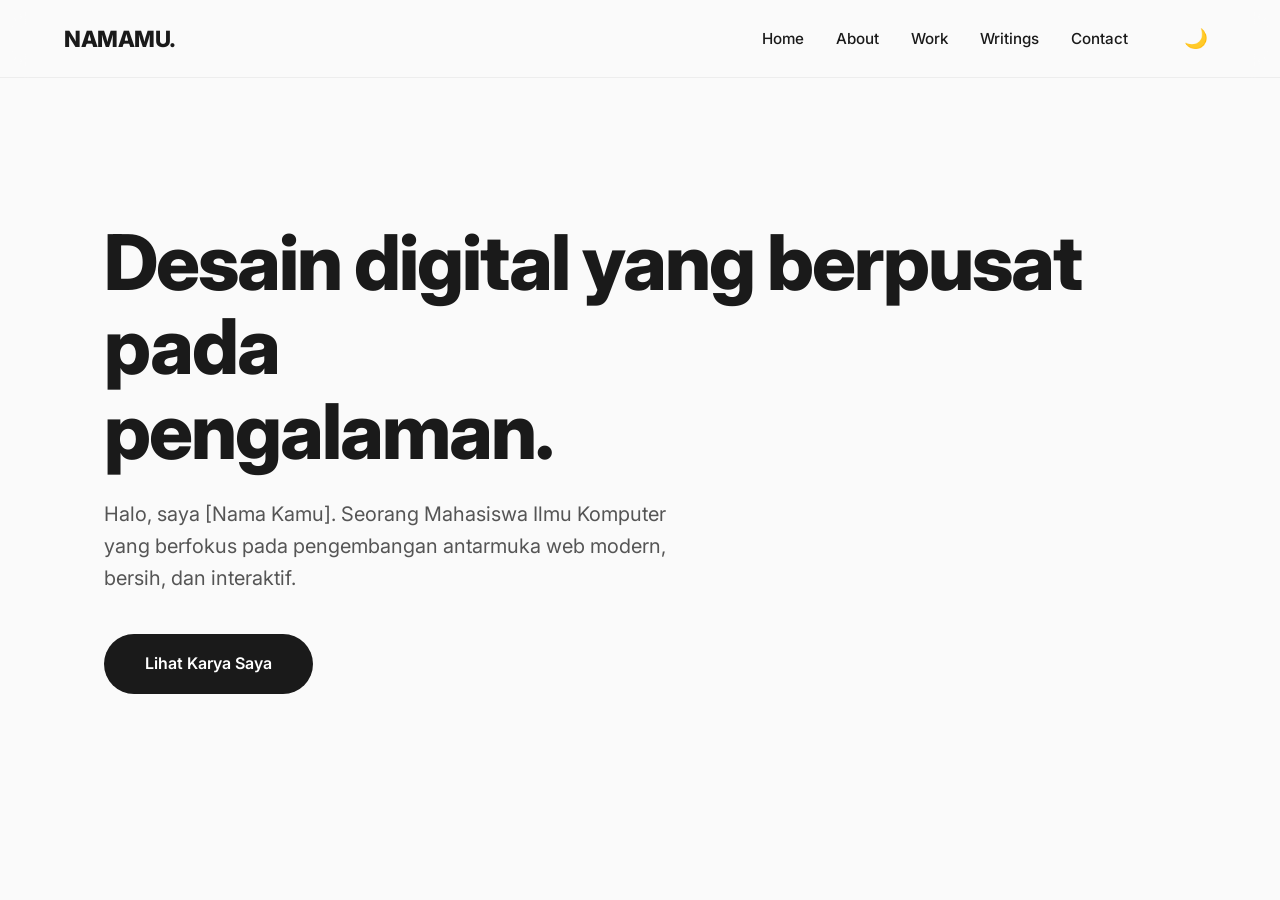
==== index.html @ 1f4ce3ba "Add files via upload" ====
<!DOCTYPE html>
<html lang="id">

<head>
    <meta charset="UTF-8">
    <meta name="viewport" content="width=device-width, initial-scale=1.0">
    <title>Portofolio - Modern Minimalis</title>
    <link href="https://fonts.googleapis.com/css2?family=Inter:wght@400;500;600;800&display=swap" rel="stylesheet">
    <link rel="stylesheet" href="style.css">
</head>

<body>

    <header>
        <div class="logo">NAMAMU.</div>
        <nav>
            <ul class="nav-links">
                <li><a href="index.html">Home</a></li>
                <li><a href="about.html">About</a></li>
                <li><a href="work.html">Work</a></li>
                <li><a href="writings.html">Writings</a></li>
                <li><a href="contact.html">Contact</a></li>
            </ul>
            <button class="theme-toggle" id="theme-btn">🌙</button>
        </nav>
    </header>

    <main>
        <section class="hero">
            <h1>Desain digital yang berpusat pada <br> pengalaman.</h1>
            <p>Halo, saya [Nama Kamu]. Seorang Mahasiswa Ilmu Komputer yang berfokus pada pengembangan antarmuka web
                modern, bersih, dan interaktif.</p>
            <a href="work.html" class="btn">Lihat Karya Saya</a>
        </section>
    </main>

    <script src="scripts.js"></script>
</body>

</html>
---- style.css ----
/* Reset & Base */
* {
    margin: 0;
    padding: 0;
    box-sizing: border-box;
    /* Ini yang sudah diperbaiki! */
}

body {
    font-family: 'Inter', 'Segoe UI', Tahoma, Geneva, Verdana, sans-serif;
    background-color: #fafafa;
    color: #1a1a1a;
    line-height: 1.6;
    transition: background-color 0.4s ease, color 0.4s ease;
}

/* Dark Mode Variables */
body.dark-mode {
    background-color: #121212;
    color: #f5f5f5;
}

/* Header & Nav (Responsive & Sticky) */
header {
    position: sticky;
    top: 0;
    width: 100%;
    background-color: rgba(250, 250, 250, 0.8);
    backdrop-filter: blur(12px);
    /* Efek blur ala web modern */
    -webkit-backdrop-filter: blur(12px);
    border-bottom: 1px solid rgba(0, 0, 0, 0.05);
    z-index: 1000;
    padding: 1.2rem 5%;
    display: flex;
    justify-content: space-between;
    align-items: center;
}

body.dark-mode header {
    background-color: rgba(18, 18, 18, 0.8);
    border-bottom: 1px solid rgba(255, 255, 255, 0.1);
}

.logo {
    font-weight: 800;
    font-size: 1.4rem;
    letter-spacing: -0.5px;
}

/* Navigasi */
nav {
    display: flex;
    align-items: center;
    gap: 3rem;
}

.nav-links {
    display: flex;
    gap: 2rem;
    list-style: none;
}

.nav-links a {
    text-decoration: none;
    color: inherit;
    font-weight: 500;
    font-size: 0.95rem;
    position: relative;
    padding-bottom: 5px;
}

/* Efek garis bawah saat disentuh (hover) */
.nav-links a::after {
    content: '';
    position: absolute;
    width: 0;
    height: 2px;
    bottom: 0;
    left: 0;
    background-color: #007bff;
    transition: width 0.3s ease;
}

.nav-links a:hover::after {
    width: 100%;
}

/* Tombol Dark Mode */
.theme-toggle {
    background: none;
    border: none;
    cursor: pointer;
    font-size: 1.2rem;
    padding: 0.5rem;
    color: inherit;
    transition: transform 0.2s;
}

.theme-toggle:hover {
    transform: scale(1.1);
}

/* Main Content & Layout */
main {
    max-width: 1200px;
    margin: 0 auto;
    padding: 4rem 5%;
}

/* Hero Section (Halaman Utama) */
.hero {
    min-height: 70vh;
    display: flex;
    flex-direction: column;
    justify-content: center;
    align-items: flex-start;
}

.hero h1 {
    /* Ukuran font responsif mengikuti lebar layar */
    font-size: clamp(3rem, 6vw, 5.5rem);
    line-height: 1.1;
    font-weight: 800;
    letter-spacing: -2px;
    margin-bottom: 1.5rem;
}

.hero p {
    font-size: clamp(1rem, 2vw, 1.25rem);
    max-width: 600px;
    color: #555;
    margin-bottom: 2.5rem;
}

body.dark-mode .hero p {
    color: #bbb;
}

/* Tombol Elegan */
.btn {
    display: inline-block;
    padding: 1rem 2.5rem;
    background-color: #1a1a1a;
    color: #fff;
    text-decoration: none;
    border-radius: 50px;
    font-weight: 600;
    transition: all 0.3s ease;
    border: 1px solid transparent;
}

.btn:hover {
    background-color: #333;
    box-shadow: 0 10px 20px rgba(0, 0, 0, 0.1);
    transform: translateY(-2px);
}

body.dark-mode .btn {
    background-color: #f5f5f5;
    color: #121212;
}

body.dark-mode .btn:hover {
    background-color: #fff;
    box-shadow: 0 10px 20px rgba(255, 255, 255, 0.1);
}

/* Articles List (writings.html) */
.articles-list {
    display: flex;
    flex-direction: column;
    gap: 3rem;
    max-width: 800px;
}

.article-item {
    border-bottom: 1px solid rgba(0, 0, 0, 0.1);
    padding-bottom: 2rem;
}

body.dark-mode .article-item {
    border-bottom: 1px solid rgba(255, 255, 255, 0.1);
}

.article-date {
    font-size: 0.9rem;
    color: #888;
    margin-bottom: 0.5rem;
    text-transform: uppercase;
    letter-spacing: 1px;
}

body.dark-mode .article-date {
    color: #999;
}

.article-item h2 {
    font-size: 1.8rem;
    font-weight: 800;
    margin-bottom: 1rem;
    letter-spacing: -0.5px;
}

.article-item h2 a {
    text-decoration: none;
    color: inherit;
    transition: color 0.3s ease;
}

.article-item h2 a:hover {
    color: #007bff;
}

.article-excerpt {
    color: #555;
    margin-bottom: 1.5rem;
    font-size: 1.05rem;
}

body.dark-mode .article-excerpt {
    color: #bbb;
}

.read-more {
    font-weight: 600;
    color: #1a1a1a;
    text-decoration: none;
    display: inline-flex;
    align-items: center;
    gap: 0.5rem;
    transition: color 0.3s ease, transform 0.3s ease;
}

body.dark-mode .read-more {
    color: #f5f5f5;
}

.read-more:hover {
    color: #007bff;
    transform: translateX(5px);
}

/* Projects Grid (work.html) */
.projects-grid {
    display: grid;
    grid-template-columns: repeat(auto-fill, minmax(300px, 1fr));
    gap: 2rem;
}

.project-card {
    background-color: #fff;
    border: 1px solid rgba(0, 0, 0, 0.05);
    border-radius: 12px;
    padding: 2.5rem 2rem;
    transition: transform 0.3s ease, box-shadow 0.3s ease;
}

body.dark-mode .project-card {
    background-color: #1a1a1a;
    border-color: rgba(255, 255, 255, 0.05);
}

.project-card:hover {
    transform: translateY(-5px);
    box-shadow: 0 10px 30px rgba(0, 0, 0, 0.05);
}

body.dark-mode .project-card:hover {
    box-shadow: 0 10px 30px rgba(255, 255, 255, 0.05);
}

.project-content h3 {
    font-size: 1.5rem;
    margin-bottom: 1rem;
    font-weight: 800;
}

.project-content p {
    color: #555;
    margin-bottom: 2rem;
}

body.dark-mode .project-content p {
    color: #bbb;
}

.project-links {
    display: flex;
    gap: 1rem;
    flex-wrap: wrap;
}

.btn-outline {
    display: inline-block;
    padding: 0.6rem 1.2rem;
    border: 1px solid #1a1a1a;
    color: #1a1a1a;
    text-decoration: none;
    border-radius: 50px;
    font-size: 0.9rem;
    font-weight: 600;
    transition: all 0.3s ease;
}

.btn-outline:hover {
    background-color: #1a1a1a;
    color: #fff;
}

body.dark-mode .btn-outline {
    border-color: #f5f5f5;
    color: #f5f5f5;
}

body.dark-mode .btn-outline:hover {
    background-color: #f5f5f5;
    color: #121212;
}

/* Contact Layout (contact.html) */
.contact-container {
    display: grid;
    grid-template-columns: 1fr 2fr;
    gap: 4rem;
}

@media (max-width: 768px) {
    .contact-container {
        grid-template-columns: 1fr;
    }
}

.contact-info h3 {
    font-size: 1.5rem;
    margin-bottom: 1rem;
    font-weight: 800;
}

.contact-info p {
    margin-bottom: 2rem;
    color: #555;
}

body.dark-mode .contact-info p {
    color: #bbb;
}

.contact-info a {
    color: inherit;
    text-decoration: none;
    transition: color 0.3s ease;
}

.contact-info a:hover {
    color: #007bff;
}

.social-links {
    display: flex;
    flex-direction: column;
    gap: 1rem;
}

.form-group {
    margin-bottom: 1.5rem;
}

.form-group label {
    display: block;
    margin-bottom: 0.5rem;
    font-weight: 600;
    font-size: 0.9rem;
}

.form-group input,
.form-group textarea {
    width: 100%;
    padding: 1rem;
    border: 1px solid rgba(0, 0, 0, 0.1);
    border-radius: 8px;
    background-color: #fff;
    font-family: inherit;
    font-size: 1rem;
    color: inherit;
    transition: border-color 0.3s ease;
}

.form-group input:focus,
.form-group textarea:focus {
    outline: none;
    border-color: #007bff;
}

body.dark-mode .form-group input,
body.dark-mode .form-group textarea {
    background-color: #1a1a1a;
    border-color: rgba(255, 255, 255, 0.1);
}

body.dark-mode .form-group input:focus,
body.dark-mode .form-group textarea:focus {
    border-color: #007bff;
}
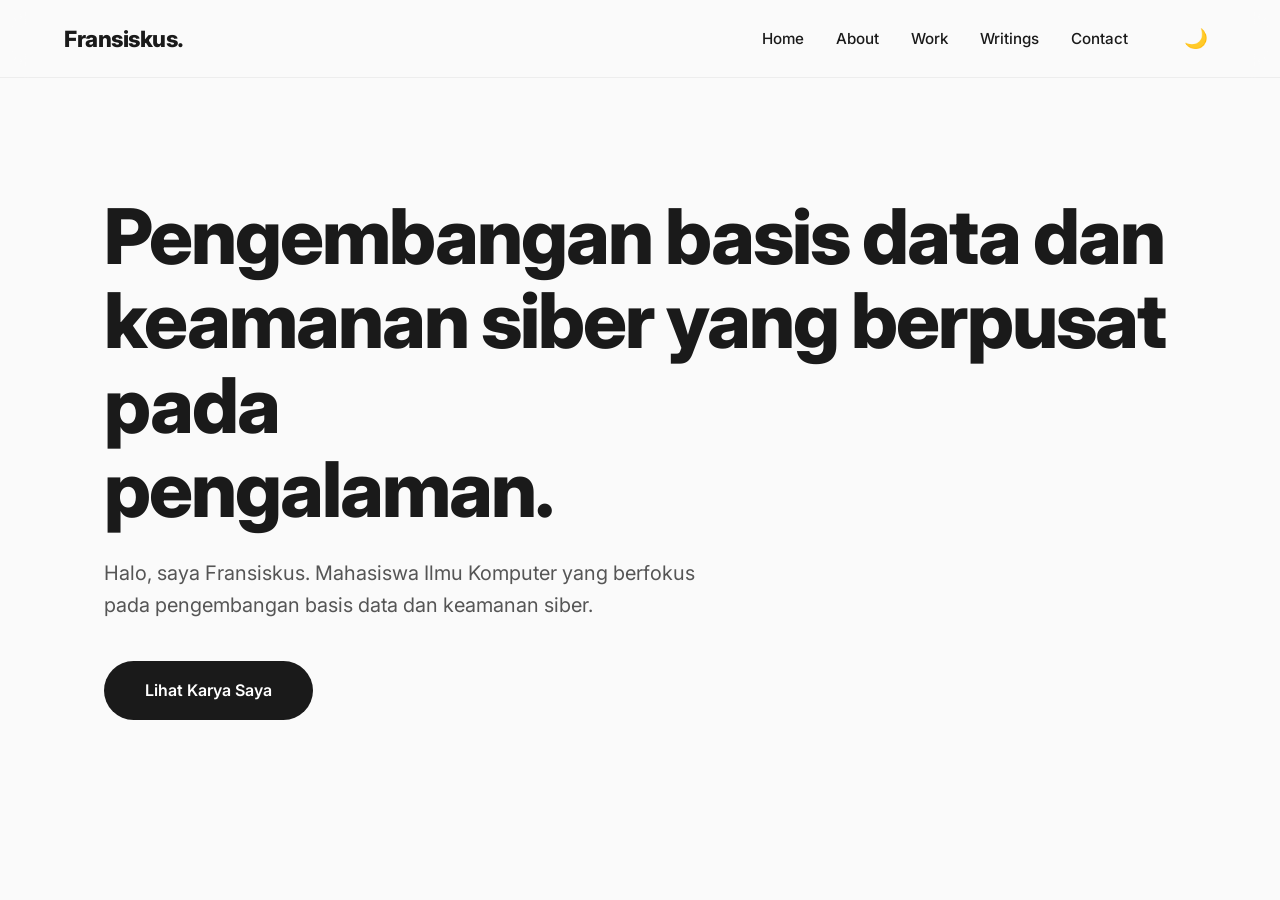
==== commit 8686729f: "Add files via upload" ====
--- a/index.html
+++ b/index.html
@@ -12,7 +12,7 @@
 <body>
 
     <header>
-        <div class="logo">NAMAMU.</div>
+        <div class="logo">Fransiskus.</div>
         <nav>
             <ul class="nav-links">
                 <li><a href="index.html">Home</a></li>
@@ -27,9 +27,8 @@
 
     <main>
         <section class="hero">
-            <h1>Desain digital yang berpusat pada <br> pengalaman.</h1>
-            <p>Halo, saya [Nama Kamu]. Seorang Mahasiswa Ilmu Komputer yang berfokus pada pengembangan antarmuka web
-                modern, bersih, dan interaktif.</p>
+            <h1>Pengembangan basis data dan keamanan siber yang berpusat pada <br> pengalaman.</h1>
+            <p>Halo, saya Fransiskus. Mahasiswa Ilmu Komputer yang berfokus pada pengembangan basis data dan keamanan siber.</p>
             <a href="work.html" class="btn">Lihat Karya Saya</a>
         </section>
     </main>
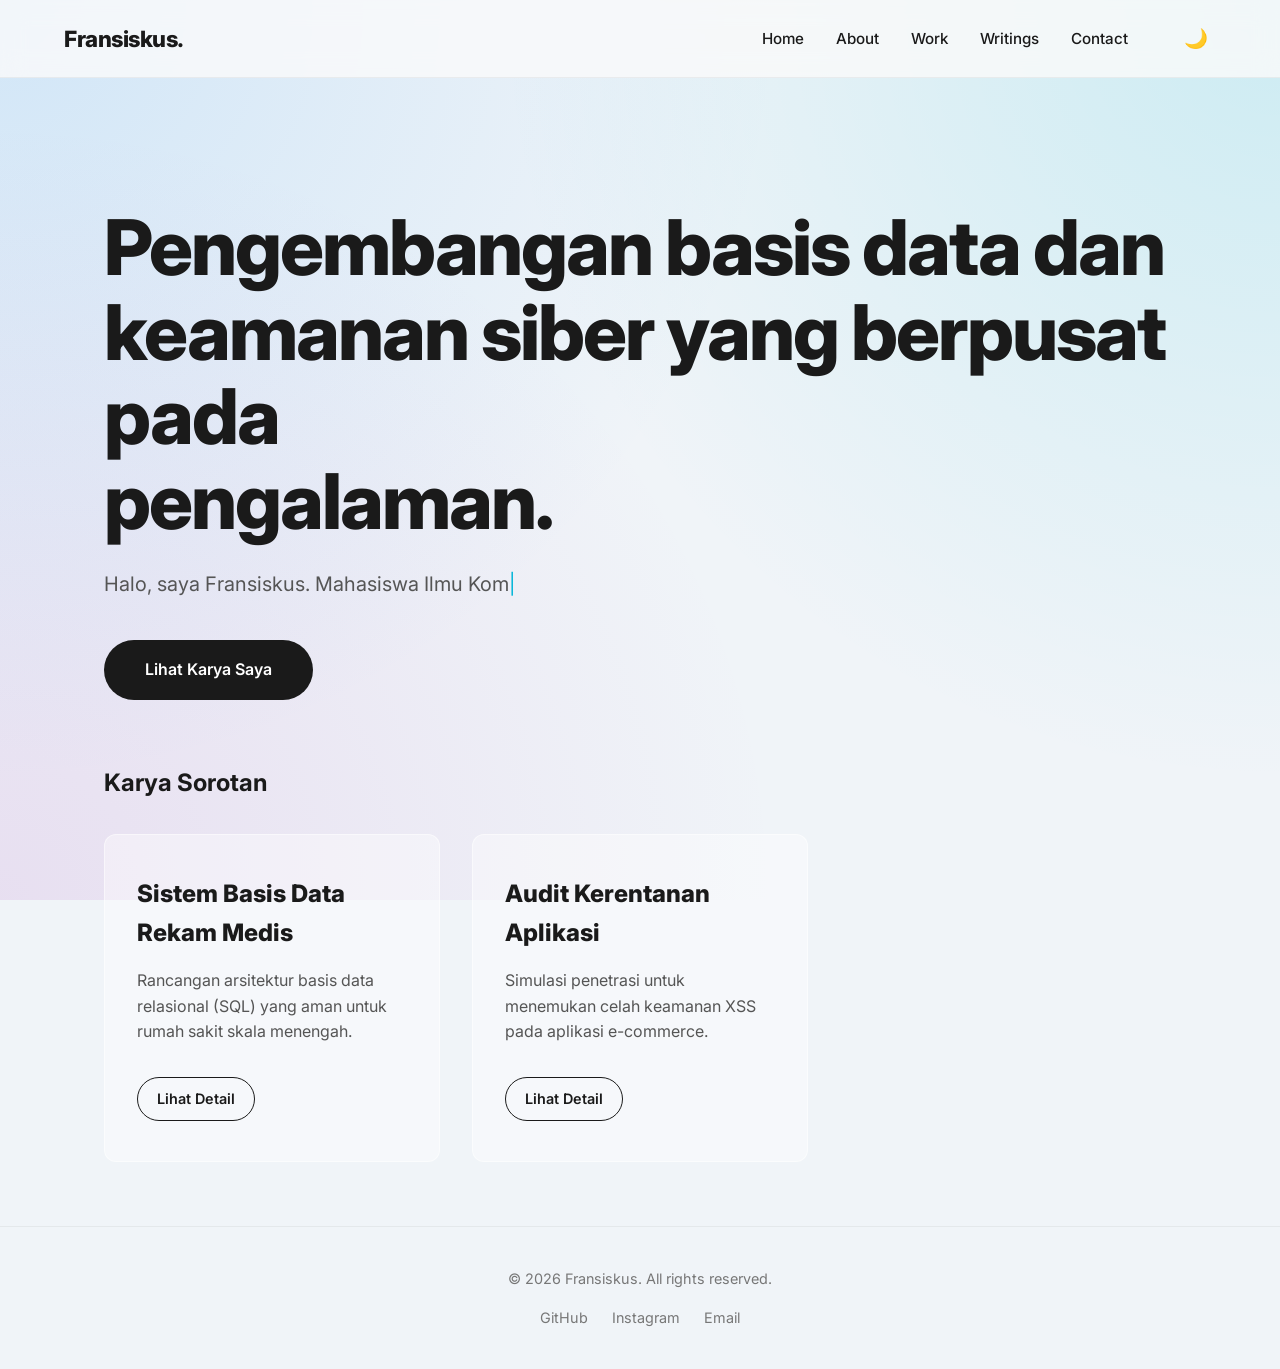
==== commit 360890cf: "Add files via upload" ====
--- a/index.html
+++ b/index.html
@@ -26,12 +26,46 @@
     </header>
 
     <main>
-        <section class="hero">
+        <section class="hero" style="min-height: auto; padding-top: 4rem; margin-bottom: 4rem;">
             <h1>Pengembangan basis data dan keamanan siber yang berpusat pada <br> pengalaman.</h1>
-            <p>Halo, saya Fransiskus. Mahasiswa Ilmu Komputer yang berfokus pada pengembangan basis data dan keamanan siber.</p>
-            <a href="work.html" class="btn">Lihat Karya Saya</a>
+            <p id="typewriter" data-text="Halo, saya Fransiskus. Mahasiswa Ilmu Komputer yang berfokus pada pengembangan basis data dan memonitor ancaman keamanan siber.">Halo, saya Fransiskus.</p>
+            <a href="work.html" class="btn reveal">Lihat Karya Saya</a>
+        </section>
+
+        <section class="projects">
+            <h2 class="reveal">Karya Sorotan</h2>
+            <div class="projects-grid" style="margin-top: 2rem;">
+                <div class="project-card reveal">
+                    <div class="project-content">
+                        <h3>Sistem Basis Data Rekam Medis</h3>
+                        <p>Rancangan arsitektur basis data relasional (SQL) yang aman untuk rumah sakit skala menengah.</p>
+                        <div class="project-links">
+                            <a href="work.html" class="btn-outline">Lihat Detail</a>
+                        </div>
+                    </div>
+                </div>
+
+                <div class="project-card reveal">
+                    <div class="project-content">
+                        <h3>Audit Kerentanan Aplikasi</h3>
+                        <p>Simulasi penetrasi untuk menemukan celah keamanan XSS pada aplikasi e-commerce.</p>
+                        <div class="project-links">
+                            <a href="work.html" class="btn-outline">Lihat Detail</a>
+                        </div>
+                    </div>
+                </div>
+            </div>
         </section>
     </main>
+
+    <footer>
+        <p>&copy; 2026 Fransiskus. All rights reserved.</p>
+        <div class="footer-links">
+            <a href="https://github.com/FxNovryandhikaW" target="_blank">GitHub</a>
+            <a href="https://www.instagram.com/mor_xave?igsh=MXFkemphZzdudDBiaA==" target="_blank">Instagram</a>
+            <a href="mailto:novryandhykawidyanto@gmail.com">Email</a>
+        </div>
+    </footer>
 
     <script src="scripts.js"></script>
 </body>
--- a/style.css
+++ b/style.css
@@ -8,16 +8,39 @@
 
 body {
     font-family: 'Inter', 'Segoe UI', Tahoma, Geneva, Verdana, sans-serif;
-    background-color: #fafafa;
+    background-color: #f0f4f8; /* Base color slightly bluer/darker to contrast with gradient */
+    background-image: 
+        radial-gradient(circle at 0% 0%, rgba(33, 150, 243, 0.15) 0%, transparent 50%),
+        radial-gradient(circle at 100% 0%, rgba(0, 188, 212, 0.15) 0%, transparent 50%),
+        radial-gradient(circle at 0% 100%, rgba(156, 39, 176, 0.1) 0%, transparent 50%);
+    background-size: cover;
+    background-attachment: fixed;
+    background-repeat: no-repeat;
     color: #1a1a1a;
     line-height: 1.6;
     transition: background-color 0.4s ease, color 0.4s ease;
+    display: flex;
+    flex-direction: column;
+    min-height: 100vh;
+}
+
+/* Animations */
+@keyframes fadeIn {
+    from { opacity: 0; transform: translateY(20px); }
+    to { opacity: 1; transform: translateY(0); }
 }
 
 /* Dark Mode Variables */
 body.dark-mode {
-    background-color: #121212;
-    color: #f5f5f5;
+    background-color: #0b0f19;
+    background-image: 
+        radial-gradient(at 0% 0%, hsla(210, 100%, 15%, 0.6) 0px, transparent 50%),
+        radial-gradient(at 100% 0%, hsla(210, 100%, 10%, 0.4) 0px, transparent 50%),
+        linear-gradient(rgba(255, 255, 255, 0.02) 1px, transparent 1px),
+        linear-gradient(90deg, rgba(255, 255, 255, 0.02) 1px, transparent 1px);
+    background-size: 100% 100%, 100% 100%, 30px 30px, 30px 30px;
+    background-attachment: fixed;
+    color: #e5e7eb;
 }
 
 /* Header & Nav (Responsive & Sticky) */
@@ -106,6 +129,8 @@
     max-width: 1200px;
     margin: 0 auto;
     padding: 4rem 5%;
+    flex: 1;
+    animation: fadeIn 0.8s ease-out forwards;
 }
 
 /* Hero Section (Halaman Utama) */
@@ -249,15 +274,17 @@
 }
 
 .project-card {
-    background-color: #fff;
-    border: 1px solid rgba(0, 0, 0, 0.05);
+    background-color: rgba(255, 255, 255, 0.4); /* Glassmorphism light */
+    backdrop-filter: blur(16px);
+    -webkit-backdrop-filter: blur(16px);
+    border: 1px solid rgba(255, 255, 255, 0.5);
     border-radius: 12px;
     padding: 2.5rem 2rem;
-    transition: transform 0.3s ease, box-shadow 0.3s ease;
+    transition: transform 0.3s ease, box-shadow 0.3s ease, background-color 0.3s ease;
 }
 
 body.dark-mode .project-card {
-    background-color: #1a1a1a;
+    background-color: rgba(20, 20, 20, 0.4); /* Glassmorphism dark */
     border-color: rgba(255, 255, 255, 0.05);
 }
 
@@ -401,4 +428,104 @@
 body.dark-mode .form-group input:focus,
 body.dark-mode .form-group textarea:focus {
     border-color: #007bff;
+}
+
+/* --- Tech Stack Section --- */
+.tech-stack {
+    margin-top: 2rem;
+}
+
+.tech-stack h3 {
+    margin-bottom: 1rem;
+    font-size: 1.2rem;
+    color: #333;
+}
+
+body.dark-mode .tech-stack h3 {
+    color: #ccc;
+}
+
+.stack-list {
+    display: flex;
+    flex-wrap: wrap;
+    gap: 0.8rem;
+    list-style: none;
+}
+
+.stack-list li {
+    background-color: rgba(0, 123, 255, 0.1);
+    color: #007bff;
+    padding: 0.4rem 1rem;
+    border-radius: 50px;
+    font-size: 0.9rem;
+    font-weight: 600;
+    transition: background-color 0.3s ease, color 0.3s ease;
+}
+
+body.dark-mode .stack-list li {
+    background-color: rgba(0, 123, 255, 0.2);
+    color: #4da3ff;
+}
+
+.stack-list li:hover {
+    background-color: #007bff;
+    color: #fff;
+}
+
+/* --- Footer --- */
+footer {
+    text-align: center;
+    padding: 2.5rem 5%;
+    border-top: 1px solid rgba(0, 0, 0, 0.05);
+    margin-top: auto;
+    font-size: 0.9rem;
+    color: #777;
+    display: flex;
+    flex-direction: column;
+    align-items: center;
+    gap: 1rem;
+}
+
+body.dark-mode footer {
+    border-top: 1px solid rgba(255, 255, 255, 0.05);
+    color: #888;
+}
+
+.footer-links {
+    display: flex;
+    gap: 1.5rem;
+}
+
+.footer-links a {
+    color: inherit;
+    text-decoration: none;
+    transition: color 0.3s ease;
+}
+
+.footer-links a:hover {
+    color: #007bff;
+}
+
+/* --- Scroll Reveal Animations --- */
+.reveal {
+    opacity: 0;
+    transform: translateY(30px);
+    transition: all 0.8s cubic-bezier(0.5, 0, 0, 1);
+}
+
+.reveal.active {
+    opacity: 1;
+    transform: translateY(0);
+}
+
+/* Cursor Custom Typewriter Blinker */
+#typewriter::after {
+    content: '|';
+    animation: blink 1s infinite;
+    color: #00b4d8;
+}
+
+@keyframes blink {
+    0%, 100% { opacity: 1; }
+    50% { opacity: 0; }
 }
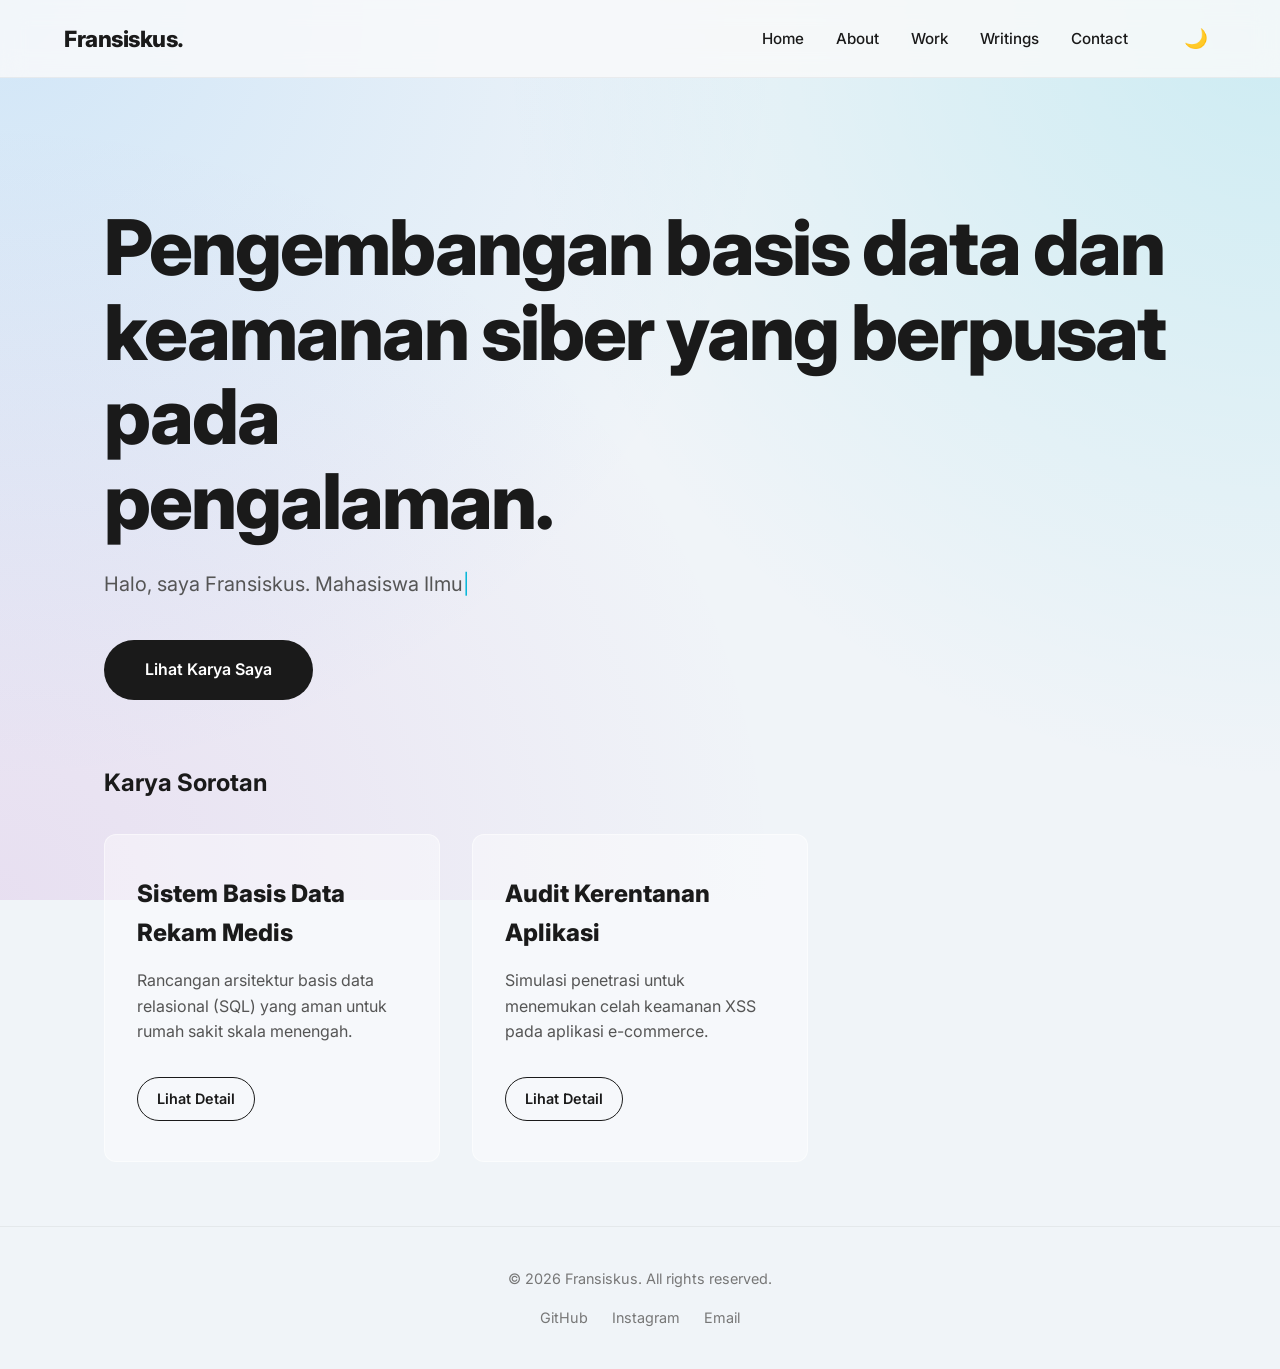
==== commit fc2df4d1: "Update index.html" ====
--- a/index.html
+++ b/index.html
@@ -4,7 +4,7 @@
 <head>
     <meta charset="UTF-8">
     <meta name="viewport" content="width=device-width, initial-scale=1.0">
-    <title>Portofolio - Modern Minimalis</title>
+    <title>Portofolio - Fransiskus</title>
     <link href="https://fonts.googleapis.com/css2?family=Inter:wght@400;500;600;800&display=swap" rel="stylesheet">
     <link rel="stylesheet" href="style.css">
 </head>
@@ -70,4 +70,4 @@
     <script src="scripts.js"></script>
 </body>
 
-</html>+</html>
